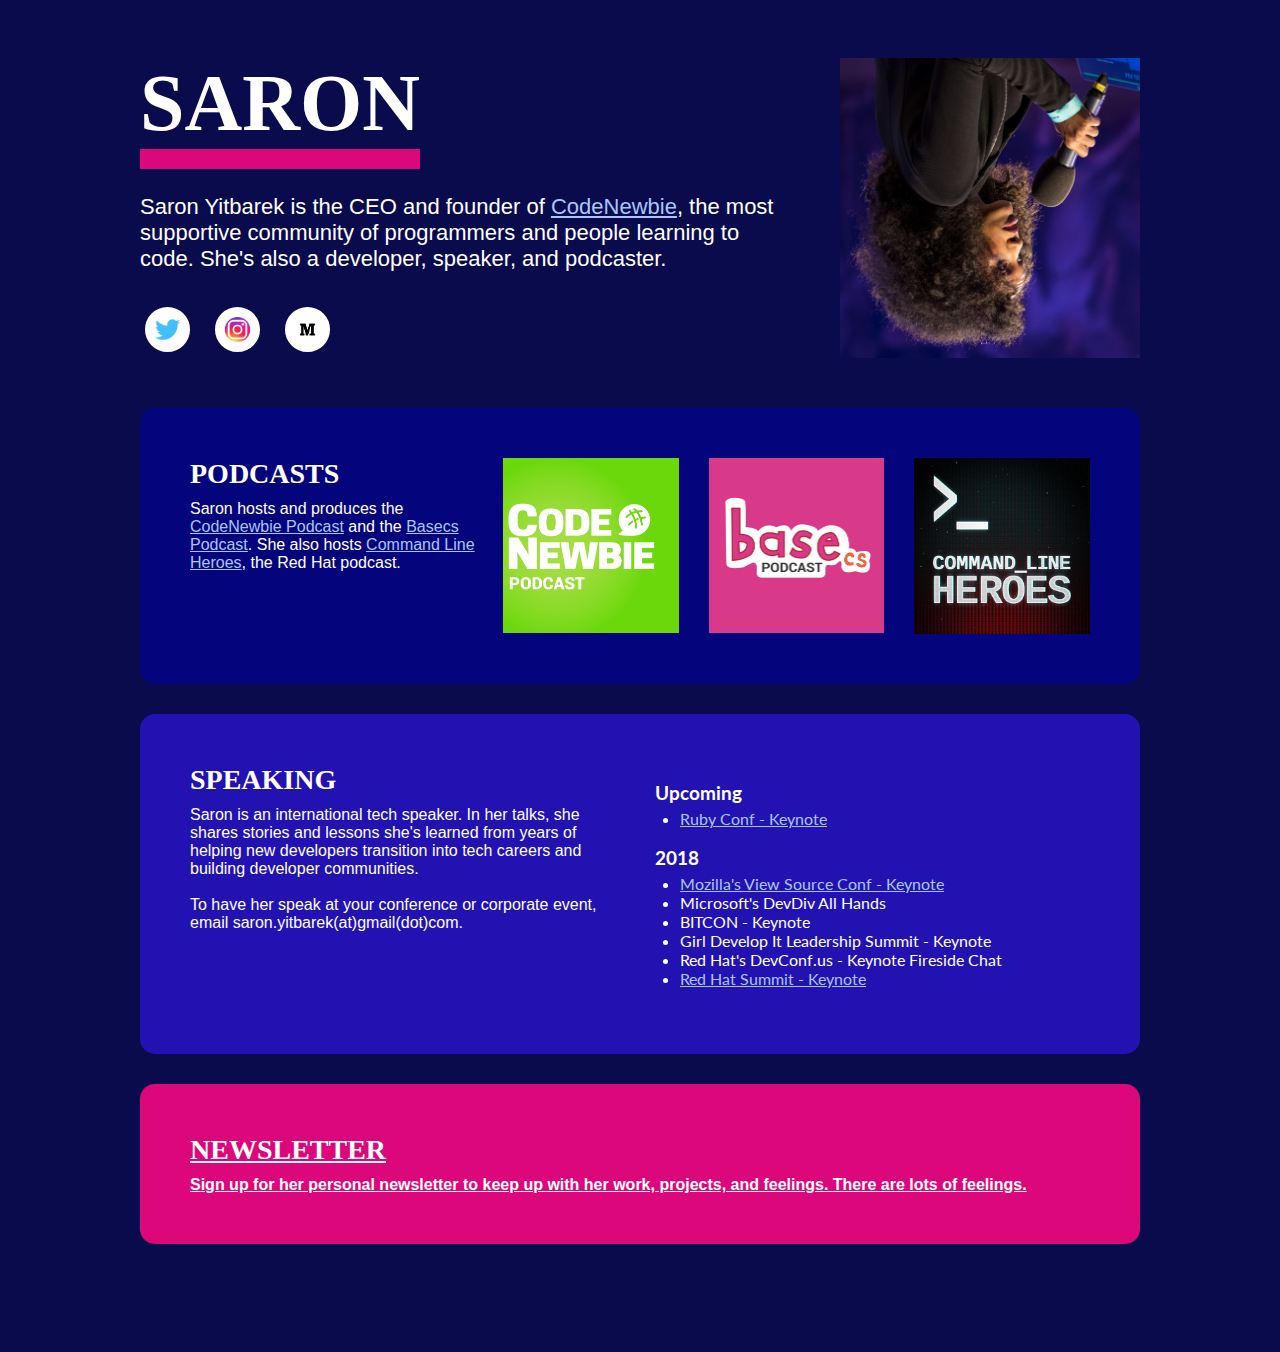
==== index.html @ 28904a7d "Copy and style created" ====
<html>
  <head>
    <link rel="stylesheet" href="style.css" type="text/css"/>
    <link href="https://fonts.googleapis.com/css?family=Lato" rel="stylesheet">
  </head>
  <body>
    <div class="wrapper">
      <header>
        <div class="bio">
          <h1 class="saron--name">Saron</h1>
          <p class="header--description bio">
            Saron Yitbarek is the CEO and founder of <a href="https://www.codenewbie.org"
            target="_blank">CodeNewbie</a>, the most supportive
            community of programmers and people learning to code. She's also a
            developer, speaker, and podcaster.
          </p>
          <div class="social-media-links">
            <div class="social-media">
              <a href="https://twitter.com/saronyitbarek" target="_blank"
              class="social-media-link">
                <img src="./images/twitter-icon.png" class="twitter--icon
                social-media-icon">
              </a>
            </div>
            <div class="social-media">
              <a href="https://www.instagram.com/saronyitbarek/" target="_blank"
              class="social-media-link">
                <img src="./images/ig-logo.png" class="twitter--icon
                social-media-icon">
              </a>
            </div>
            <div class="social-media">
              <a href="https://medium.com/@saronyitbarek" target="_blank"
              class="social-media-link">
                <img src="./images/medium-logo.png" class="twitter--icon
                social-media-icon">
              </a>
            </div>
          </div>
        </div>
        <div class="headshot">
          <a href="https://twitter.com/saronyitbarek" target="_blank">
            <img src="./images/saron-speaking-view-source-conf-square.jpg" class="headshot--image">
          </a>
        </div>
      </header>
    </div>
    <div class="wrapper">
      <section class="podcasts">
        <div class="podcast--description">
          <h2 class="section--header">
            Podcasts
          </h2>
          <p class="section--description">
            Saron hosts and produces the <a href="#">CodeNewbie Podcast</a> and
            the <a href="https://www.codenewbie.org/basecs">Basecs
            Podcast</a>. She also hosts <a href="https://www.redhat.com/en/command-line-heroes">Command Line Heroes</a>, the Red Hat
            podcast.
          </p>
        </div>
        <div class="podcasts--covers">
          <div class="podcast--cover">
            <a href="https://www.codenewbie.org/podcast" target="_blank">
              <img src="./images/codenewbie-podcast-covert-art.png" class="podcast--cover-art">
            </a>
          </div>
          <div class="podcast--cover">
            <a href="https://www.codenewbie.org/basecs" target="_blank">
              <img src="./images/basecs-cover-art.png" class="podcast--cover-art">
            </a>
          </div>
          <div class="podcast--cover">
            <a href="https://www.redhat.com/en/command-line-heroes" target="_blank">
              <img src="./images/CLH-logo.jpg" class="podcast--cover-art">
            </a>
          </div>
        </div>
      </section>
    </div>
    <div class="wrapper">
      <section class="speaking">
        <div class="speaking--header">
          <h2 class="section--header">
            Speaking 
          </h2>
          <p class="section--description">
            Saron is an international tech speaker. In her talks, she shares
            stories and lessons she's learned from years of helping new
            developers transition into tech careers and building developer communities. 
            </p>
            <br>
          <p class="section--description">
            To have her speak at your conference or
            corporate event, email
            saron.yitbarek(at)gmail(dot)com.
          </p>
        </div>
          <div class="speaking--lists">
            <h3 class="speaking--list--header">
              Upcoming
            </h3>
            <ul class="speaking--list">
              <li class="speaking--list--item">
                <a href="http://rubyconf.com/program" target="_blank">
                Ruby Conf - Keynote
                </a>
              </li>
            </ul>
          <h3 class="speaking--list--header">
             2018
          </h3>
          <ul class="speaking--list">
            <li class="speaking--list--item">
              <a href="https://www.youtube.com/watch?v=6bMXHg7w8mo&list=PLo3w8EB99pqLQtWALFu8a7d1Xq1ilmCuf" target="_blank">
              Mozilla's View Source Conf - Keynote
              </a>
            </li>
            <li class="speaking--list--item">
              Microsoft's DevDiv All Hands
            </li>
            <li class="speaking--list--item">
              BITCON - Keynote
            </li>
            <li class="speaking--list--item">
              Girl Develop It Leadership Summit - Keynote
            </li>
            <li class="speaking--list--item">
              Red Hat's DevConf.us - Keynote Fireside Chat
            </li>
            <li class="speaking--list--item">
              <a href="https://www.redhat.com/en/about/videos/saron-yitbarek-codenewbie-red-hat-summit-2018" target="_blank">
              Red Hat Summit - Keynote
              </a>
            </li>
          </ul>
        </div>
      </section>
    </div>
    <div class="wrapper">
          <a href="https://tinyletter.com/Saron" target="_blank"
          class="cta__newsletter">
      <section class="newsletter">
        <div class="newsletter--header">
          <h2 class="section--header">
            Newsletter
          </h2>
          <p class="section--description">
            Sign up for her personal newsletter to keep up with her work,
            projects, and feelings. There are lots of feelings.
          </p>
        </div>
      </section>
      </a>
    </div>
  </body>
</html>
---- style.css ----
body {
  background: #090b4d;
  padding-bottom: 100px; }

a {
  color: #a9c6fa; }
  a:hover {
    color: white; }

h1, h2, h3, h4, h5, li, p {
  color: white;
  font-family: "Lato", "san serif"; }

p {
  font-family: "Helvetica";
  margin: 0px; }

header {
  display: grid;
  grid-template-columns: 1fr 300px;
  grid-gap: 50px;
  padding: 50px 0px; }
  @media only screen and (max-width: 700px) {
    header {
      display: block; } }

@media only screen and (max-width: 700px) {
  .bio, .headshot {
    text-align: center; } }

.cta__newsletter {
  color: white;
  font-weight: 900;
  text-decoration: underline; }
  .cta__newsletter:hover .newsletter {
    background: #f32192; }

.header--description {
  font-size: 22px;
  font-weight: 100; }

.headshot--image {
  width: 300px; }

.newsletter {
  background: #dc077a;
  border-radius: 15px;
  padding: 50px; }

.podcasts {
  display: grid;
  grid-template-columns: 1fr 2fr;
  grid-gap: 20px;
  background: #04047d;
  border-radius: 15px;
  margin-bottom: 30px;
  padding: 50px; }
  @media only screen and (max-width: 700px) {
    .podcasts {
      display: block; } }

.podcasts--covers {
  display: grid;
  grid-template-columns: 1fr 1fr 1fr;
  grid-gap: 30px; }
  @media only screen and (max-width: 700px) {
    .podcasts--covers {
      margin-top: 30px; } }

.podcast--cover-art {
  width: 100%; }

.saron--name {
  border-bottom: 20px solid #dc077a;
  display: inline-block;
  font-family: "Montserrat", "san serif";
  font-size: 80px;
  font-weight: 900;
  margin-bottom: 25px;
  margin-top: 0px;
  text-transform: uppercase; }

.section--header {
  font-family: "Montserrat", "san serif";
  font-size: 28px;
  font-weight: 900;
  margin-bottom: 10px;
  margin-top: 0px;
  text-transform: uppercase; }

.speaking {
  background: #2212b2;
  border-radius: 15px;
  display: grid;
  grid-template-columns: 1fr 1fr;
  grid-gap: 30px;
  margin-bottom: 30px;
  padding: 50px; }

.speaking--list {
  padding-left: 25px;
  margin-top: 0px; }

.speaking--list--header {
  margin-bottom: 5px; }

.social-media {
  background: white;
  border: 5px solid #090b4d;
  border-radius: 50%;
  height: 25px;
  padding: 10px;
  width: 25px; }
  .social-media:hover {
    border-color: #dc077a; }

.social-media-links {
  padding-top: 30px;
  display: grid;
  grid-template-columns: 50px 50px 50px;
  grid-gap: 20px; }
  @media only screen and (max-width: 700px) {
    .social-media-links {
      justify-content: center;
      margin-bottom: 50px; } }

.social-media-icon {
  width: 100%; }

.social-media-icon:hover {
  border-color: blue; }

.wrapper {
  max-width: 1000px;
  margin: 0 auto; }

/*# sourceMappingURL=style.css.map */
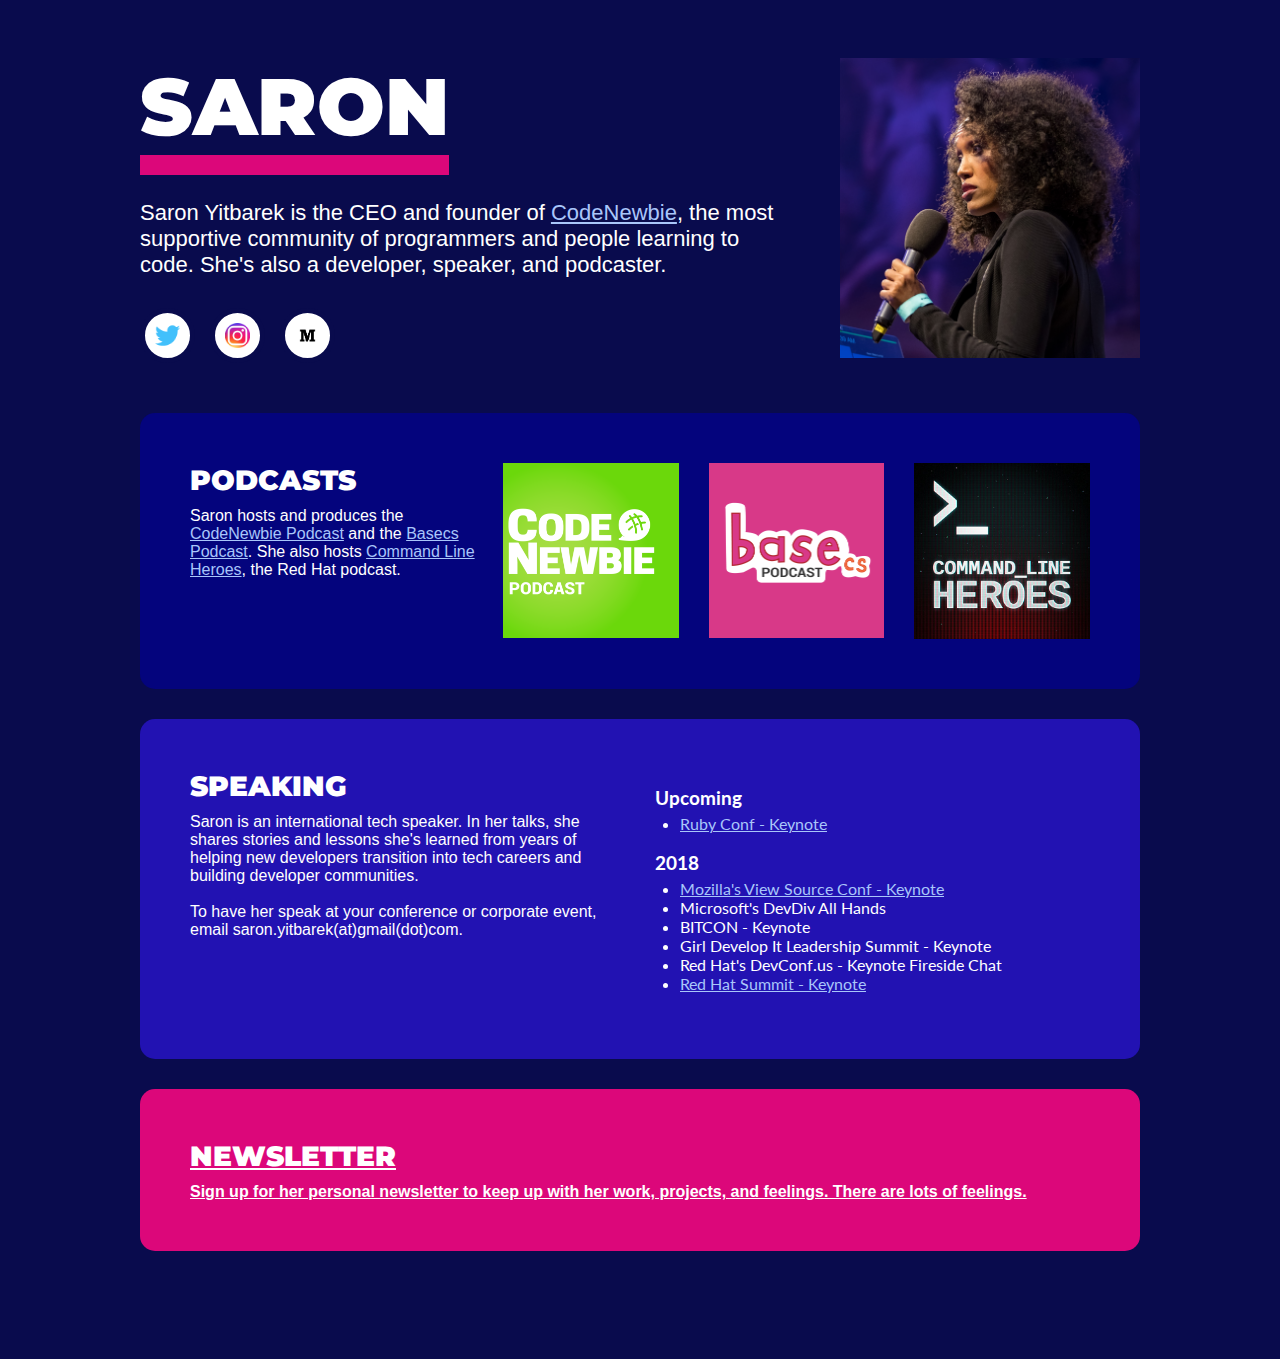
==== commit 3a8e0339: "Adds font" ====
--- a/index.html
+++ b/index.html
@@ -1,7 +1,9 @@
 <html>
   <head>
+    <meta content="width=device-width, initial-scale=1" name="viewport" />
     <link rel="stylesheet" href="style.css" type="text/css"/>
-    <link href="https://fonts.googleapis.com/css?family=Lato" rel="stylesheet">
+    <link href="https://fonts.googleapis.com/css?family=Lato:100:400:900" rel="stylesheet">
+    <link href="https://fonts.googleapis.com/css?family=Montserrat:400,900" rel="stylesheet">
   </head>
   <body>
     <div class="wrapper">
--- a/style.css
+++ b/style.css
@@ -96,6 +96,9 @@
   grid-gap: 30px;
   margin-bottom: 30px;
   padding: 50px; }
+  @media only screen and (max-width: 700px) {
+    .speaking {
+      display: block; } }
 
 .speaking--list {
   padding-left: 25px;
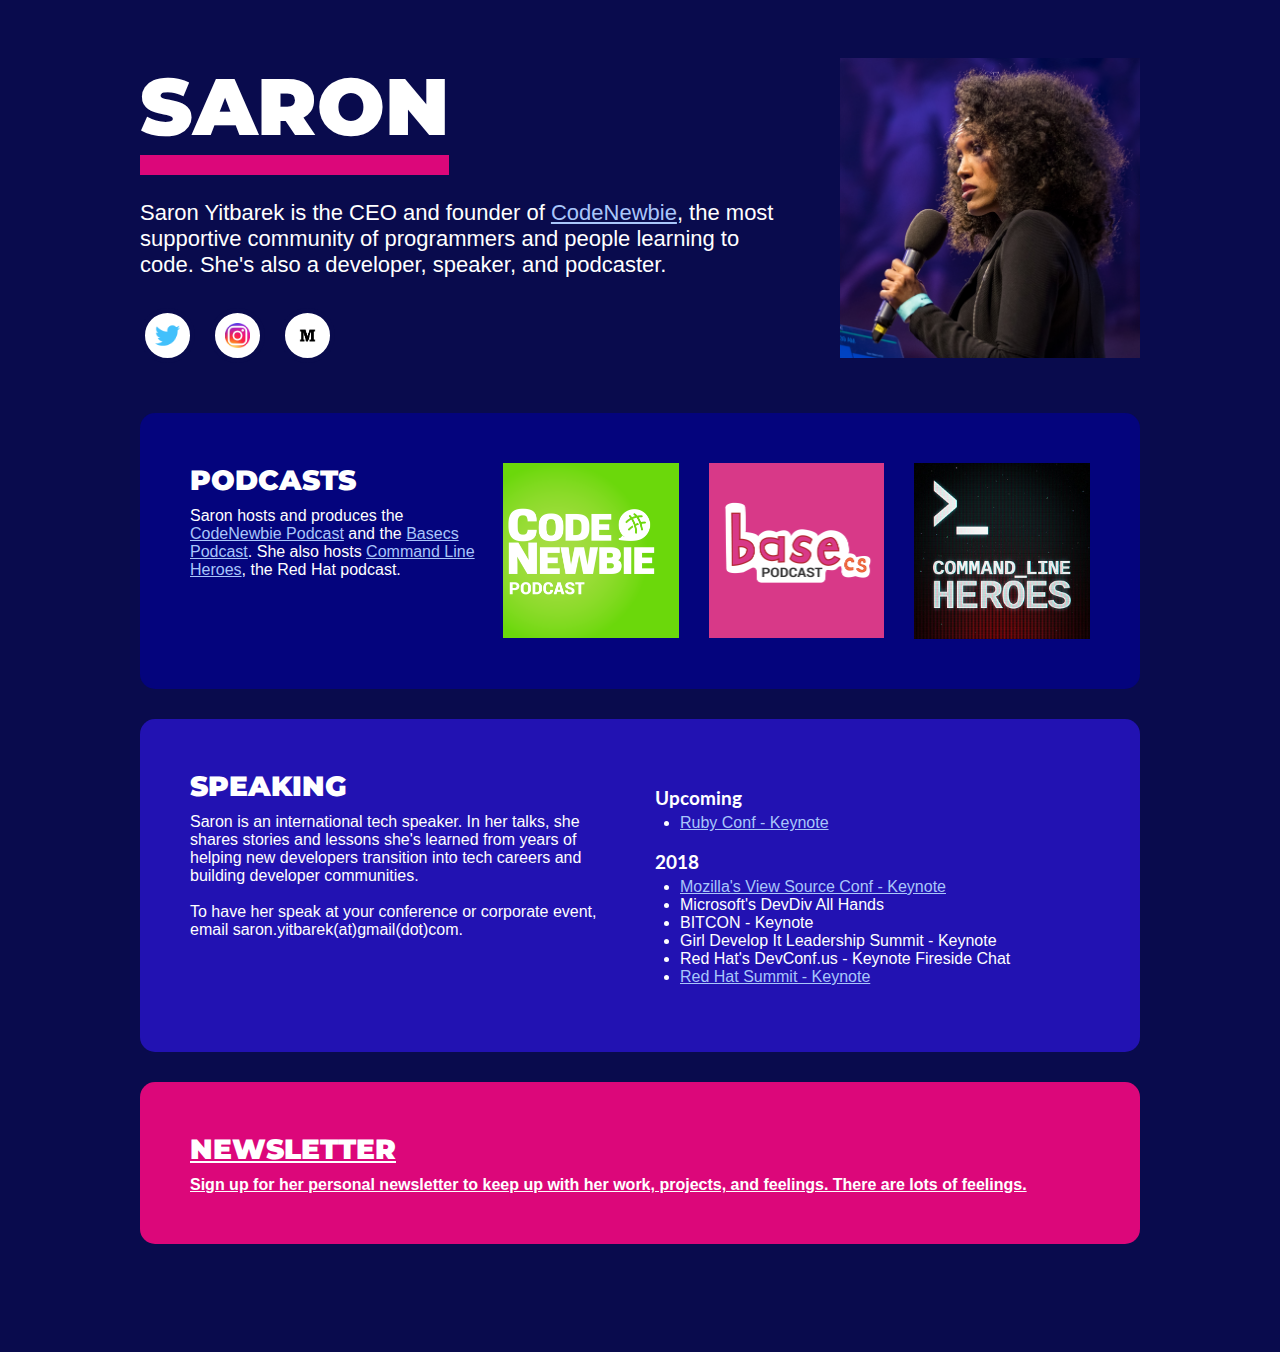
==== commit ad88c3dd: "Preview info" ====
--- a/index.html
+++ b/index.html
@@ -4,6 +4,9 @@
     <link rel="stylesheet" href="style.css" type="text/css"/>
     <link href="https://fonts.googleapis.com/css?family=Lato:100:400:900" rel="stylesheet">
     <link href="https://fonts.googleapis.com/css?family=Montserrat:400,900" rel="stylesheet">
+    <meta property="og:title" content="Saron"/>
+    <meta property="og:image" content="./images/saron-speaking-view-source-conf-square.jpg"/>
+    <meta property="og:description" content="Saron Yitbarek is the CEO and founder of CodeNewbie, the most supportive community of programmers and people learning to code. She's also a developer, speaker, and podcaster."/>
   </head>
   <body>
     <div class="wrapper">
--- a/style.css
+++ b/style.css
@@ -7,13 +7,18 @@
   a:hover {
     color: white; }
 
-h1, h2, h3, h4, h5, li, p {
+h1, h2, h3, h4, h5 {
   color: white;
   font-family: "Lato", "san serif"; }
 
 p {
+  color: white;
   font-family: "Helvetica";
   margin: 0px; }
+
+li {
+  color: white;
+  font-family: "Helvetica"; }
 
 header {
   display: grid;
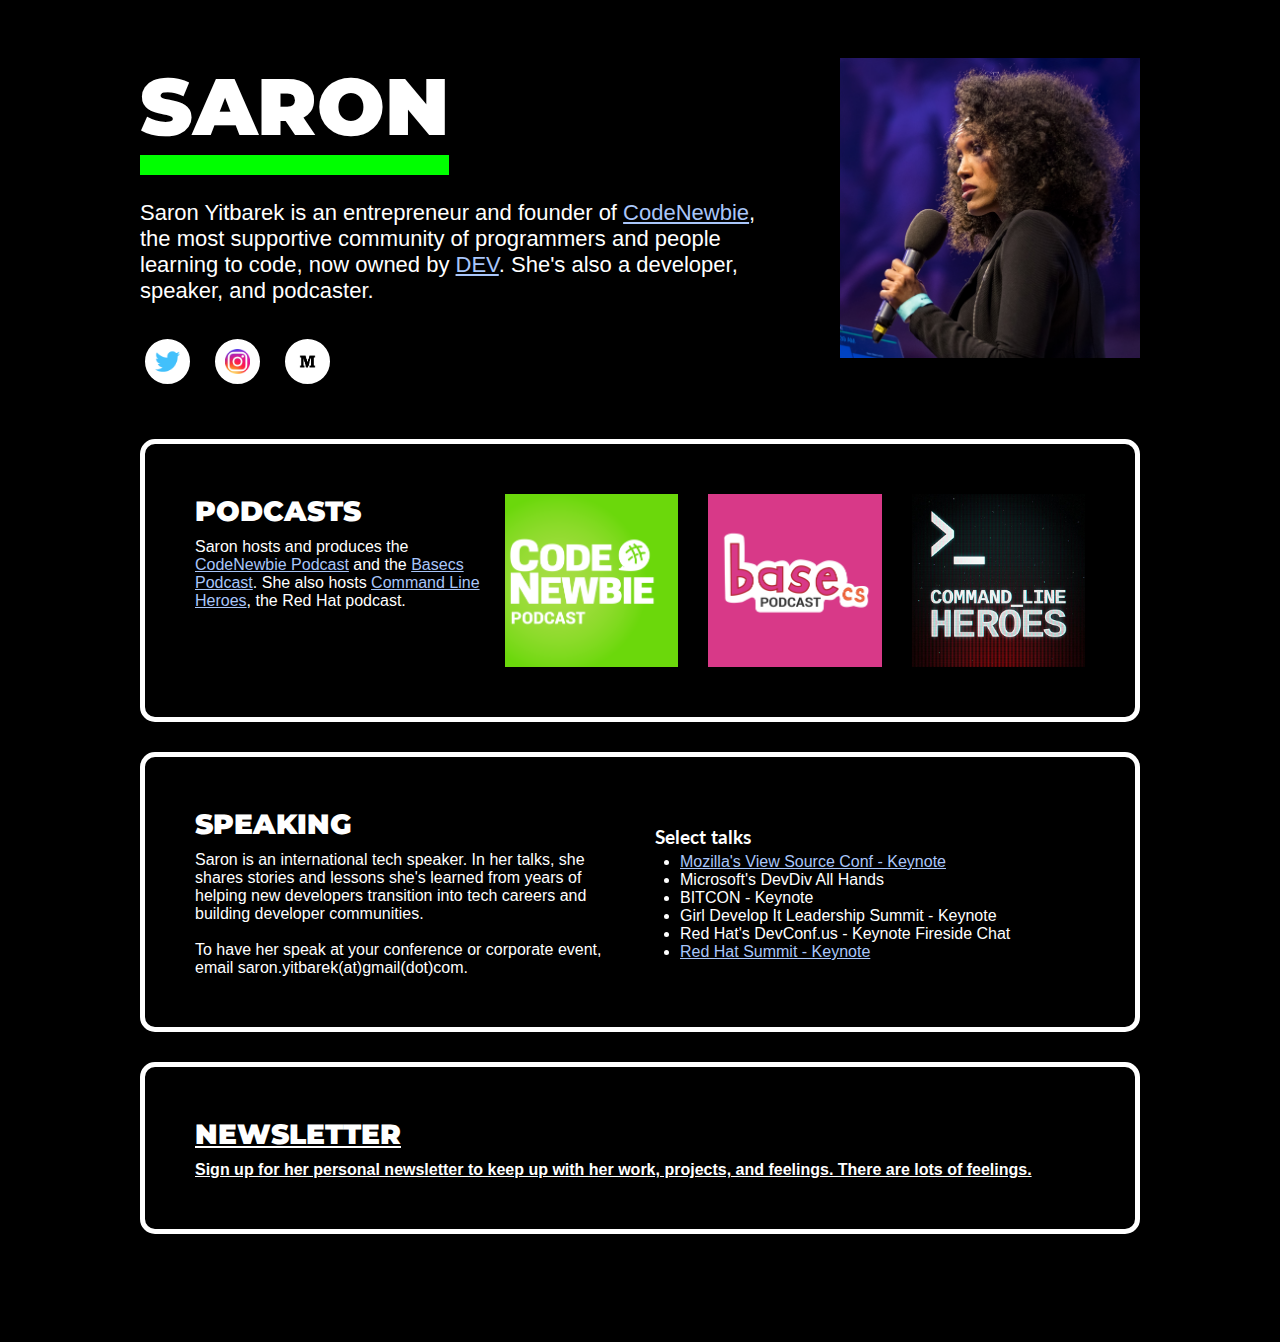
==== commit 41a4c43c: "Updated content, speaking section, and changed everything to black and white" ====
--- a/index.html
+++ b/index.html
@@ -14,9 +14,10 @@
         <div class="bio">
           <h1 class="saron--name">Saron</h1>
           <p class="header--description bio">
-            Saron Yitbarek is the CEO and founder of <a href="https://www.codenewbie.org"
+            Saron Yitbarek is an entrepreneur and founder of <a href="https://www.codenewbie.org"
             target="_blank">CodeNewbie</a>, the most supportive
-            community of programmers and people learning to code. She's also a
+            community of programmers and people learning to code, now owned by
+            <a href="https://dev.to" target="_blank">DEV</a>. She's also a
             developer, speaker, and podcaster.
           </p>
           <div class="social-media-links">
@@ -100,19 +101,9 @@
             saron.yitbarek(at)gmail(dot)com.
           </p>
         </div>
-          <div class="speaking--lists">
-            <h3 class="speaking--list--header">
-              Upcoming
-            </h3>
-            <ul class="speaking--list">
-              <li class="speaking--list--item">
-                <a href="http://rubyconf.com/program" target="_blank">
-                Ruby Conf - Keynote
-                </a>
-              </li>
-            </ul>
+        <div class="speaking--lists">
           <h3 class="speaking--list--header">
-             2018
+            Select talks
           </h3>
           <ul class="speaking--list">
             <li class="speaking--list--item">
--- a/style.css
+++ b/style.css
@@ -1,5 +1,5 @@
 body {
-  background: #090b4d;
+  background: black;
   padding-bottom: 100px; }
 
 a {
@@ -48,7 +48,8 @@
   width: 300px; }
 
 .newsletter {
-  background: #dc077a;
+  background: black;
+  border: 5px solid white;
   border-radius: 15px;
   padding: 50px; }
 
@@ -56,7 +57,7 @@
   display: grid;
   grid-template-columns: 1fr 2fr;
   grid-gap: 20px;
-  background: #04047d;
+  border: 5px solid white;
   border-radius: 15px;
   margin-bottom: 30px;
   padding: 50px; }
@@ -76,7 +77,7 @@
   width: 100%; }
 
 .saron--name {
-  border-bottom: 20px solid #dc077a;
+  border-bottom: 20px solid lime;
   display: inline-block;
   font-family: "Montserrat", "san serif";
   font-size: 80px;
@@ -94,7 +95,8 @@
   text-transform: uppercase; }
 
 .speaking {
-  background: #2212b2;
+  background: black;
+  border: 5px solid white;
   border-radius: 15px;
   display: grid;
   grid-template-columns: 1fr 1fr;
@@ -114,7 +116,7 @@
 
 .social-media {
   background: white;
-  border: 5px solid #090b4d;
+  border: 5px solid black;
   border-radius: 50%;
   height: 25px;
   padding: 10px;
